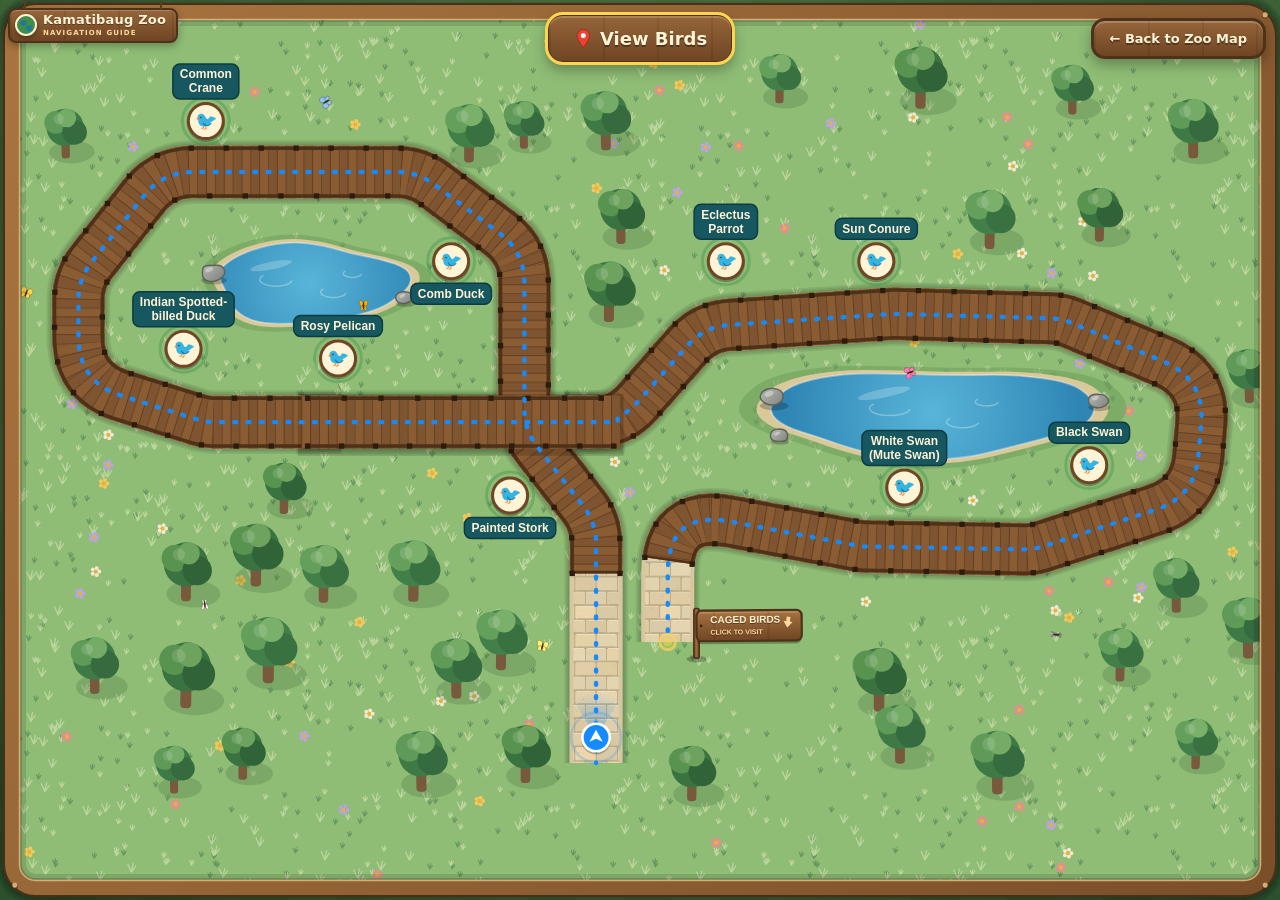
==== aviary.html @ b9ba96b5 "Update website" ====
<!DOCTYPE html>
<html lang="en">
<head>
    <meta charset="UTF-8">
    <meta name="viewport" content="width=device-width, initial-scale=1.0, viewport-fit=cover">
    <title>Aviary | Kamatibaug Zoo Navigation Guide</title>
    <!-- style.css gives the bird card and the "You reached ..." popup the same look as the main map -->
    <link rel="stylesheet" href="style.css?v=5">
    <link rel="stylesheet" href="aviary.css?v=5">
</head>
<body>
    <!-- The aviary map is drawn on this canvas by aviary.js (full screen, inside a wooden frame) -->
    <canvas id="aviarySectionMap"></canvas>

    <!-- Wooden hanging sign with the title (same as the main map) -->
    <header class="zoo-title">
        <div class="zoo-title-icon" aria-hidden="true">&#128062;</div>
        <div class="zoo-title-text">
            <h1>Kamatibaug Zoo</h1>
            <p>Navigation Guide</p>
        </div>
    </header>

    <a class="zoo-back" href="index.html?from=aviary">&larr; Back to Zoo Map</a>

    <!-- Bird information card (hidden until "View Details" is pressed). Filled by bird-card.js -->
    <div class="card-overlay" id="placeCard" aria-hidden="true">
        <div class="card" role="dialog" aria-modal="true" aria-labelledby="cardTitle">

            <header class="card-header">
                <div class="card-icon" id="cardIcon"></div>
                <div class="card-heading">
                    <h2 id="cardTitle"></h2>
                    <p id="cardTagline"></p>
                    <span class="status-chip" id="cardStatus"></span>
                </div>
                <button class="card-close" id="cardClose" type="button" aria-label="Close">&times;</button>
            </header>

            <div class="card-body" id="cardBody">
                <figure class="card-photo">
                    <div class="photo-frame">
                        <img id="cardImg" alt="" hidden>
                        <div class="photo-fallback" id="cardFallback">
                            <span id="cardFallbackIcon"></span>
                            <small>Photo coming soon</small>
                        </div>
                    </div>
                    <figcaption id="cardCredit"></figcaption>
                </figure>

                <!-- Bird sound player. The sound file is set in data/aviary-data.js ("audio") -->
                <section class="bird-audio" id="birdAudio">
                    <button class="audio-btn" id="audioBtn" type="button" aria-label="Play the bird sound" disabled>&#9654;</button>
                    <div class="audio-info">
                        <strong>Listen to its call</strong>
                        <small id="audioNote">Audio coming soon</small>
                        <div class="audio-bar"><div class="audio-fill" id="audioFill"></div></div>
                    </div>
                </section>

                <section>
                    <h3>Quick facts</h3>
                    <ul class="facts" id="cardFacts"></ul>
                </section>

                <section class="note did-you-know" id="cardDyk">
                    <h3>Did you know?</h3>
                    <p id="cardDykText"></p>
                </section>

                <section class="note visit-tip" id="cardTipBox" hidden></section>

                <footer class="sources">
                    <h3>Sources</h3>
                    <ul id="cardSources"></ul>
                </footer>
            </div>

        </div>
    </div>

    <!-- Order matters: data first, then the card, then the map -->
    <script src="data/aviary-data.js?v=5"></script>
    <script src="bird-card.js?v=5"></script>
    <script src="aviary.js?v=5"></script>
</body>
</html>
---- style.css ----
/* =========================================================
   SMART ZOO GUIDE — RESPONSIVE PLACE INFORMATION CARD
   ========================================================= */

* {
    box-sizing: border-box;
}

html,
body {
    margin: 0;
    width: 100%;
    height: 100%;
    overflow: hidden;
    background: #4b8648;   /* forest green around the map frame (same family as OUTSIDE_COLOR in main-map.js) */
    font-family: "Inter", "Segoe UI", system-ui, -apple-system, Roboto, Arial, sans-serif;
}

canvas {
    display: block;
    position: fixed;
    inset: 0;
}

[hidden] {
    display: none !important;
}

/* ---------- Popup Background ---------- */

.card-overlay {
    --accent: #00897b;

    position: fixed;
    inset: 0;
    z-index: 10;

    display: flex;
    align-items: center;
    justify-content: center;

    padding: 24px;

    background: rgba(12, 24, 18, 0.85);

    opacity: 0;
    visibility: hidden;

    transition:
        opacity 0.28s ease,
        visibility 0s linear 0.28s;
}

.card-overlay.open {
    opacity: 1;
    visibility: visible;

    transition: opacity 0.28s ease;
}

/* ---------- Main Popup ---------- */

.card {
    width: min(900px, 100%);

    max-height: min(90vh, 900px);
    max-height: min(90dvh, 900px);

    display: flex;
    flex-direction: column;

    overflow: hidden;

    color: #24312d;
    background: #fffdf8;

    border: 1px solid rgba(255, 255, 255, 0.8);
    border-radius: 28px;

    box-shadow:
        0 30px 90px rgba(0, 0, 0, 0.35),
        0 8px 24px rgba(0, 0, 0, 0.12);

    transform: translateY(24px) scale(0.97);

    transition:
        transform 0.32s cubic-bezier(0.2, 0.8, 0.2, 1);
}

.card-overlay.open .card {
    transform: translateY(0) scale(1);
}

/* ---------- Colorful Header ---------- */

.card-header {
    position: relative;

    display: flex;
    align-items: center;
    gap: 20px;

    padding: 28px 78px 28px 32px;

    flex: none;

    color: #fff;
    background-color: var(--accent);

    background-image:
        radial-gradient(
            circle at 90% 10%,
            rgba(255, 255, 255, 0.2),
            transparent 35%
        ),
        linear-gradient(
            135deg,
            rgba(255, 255, 255, 0.12),
            rgba(0, 0, 0, 0.2)
        );
}

/* ---------- Place Icon ---------- */

.card-icon {
    flex: none;

    width: 76px;
    height: 76px;

    display: flex;
    align-items: center;
    justify-content: center;

    font-size: 40px;

    background: rgba(255, 255, 255, 0.96);
    border: 4px solid rgba(255, 255, 255, 0.65);
    border-radius: 50%;

    box-shadow: 0 6px 18px rgba(0, 0, 0, 0.18);
}

/* ---------- Heading ---------- */

.card-heading {
    min-width: 0;
}

.card-heading h2 {
    margin: 0;

    font-size: clamp(24px, 3vw, 34px);
    font-weight: 800;
    line-height: 1.2;
    letter-spacing: -0.7px;

    text-wrap: balance;
}

.card-heading p {
    margin: 9px 0 0;

    font-size: 16px;
    font-weight: 500;
    line-height: 1.55;

    color: rgba(255, 255, 255, 0.92);
}

/* ---------- Close Button ---------- */

.card-close {
    position: absolute;
    top: 18px;
    right: 18px;

    width: 46px;
    height: 46px;

    display: flex;
    align-items: center;
    justify-content: center;

    border: 0;
    border-radius: 50%;

    background: rgba(255, 255, 255, 0.95);
    color: #24312d;

    font-size: 28px;
    line-height: 1;

    cursor: pointer;

    box-shadow: 0 3px 12px rgba(0, 0, 0, 0.12);

    transition:
        background 0.2s ease,
        transform 0.2s ease;
}

.card-close:hover {
    background: #fff;
    transform: rotate(90deg);
}

.card-close:focus-visible {
    outline: 3px solid #fff;
    outline-offset: 3px;
}

/* ---------- Scrollable Content ---------- */

.card-body {
    padding: 30px 36px 38px;

    overflow-y: auto;
    overscroll-behavior: contain;

    -webkit-overflow-scrolling: touch;
    scrollbar-width: thin;
    scrollbar-color: #c6d5c8 transparent;
}

.card-body h3 {
    margin: 0 0 14px;

    font-size: 13px;
    font-weight: 800;
    letter-spacing: 0.12em;
    text-transform: uppercase;

    color: var(--accent);
}

/* ---------- Place Image ---------- */

.card-photo {
    margin: 0 0 30px;
}

.photo-frame {
    position: relative;

    width: 100%;
    aspect-ratio: 16 / 9;
    max-height: 390px;

    overflow: hidden;

    background: #e4e8df;

    border: 4px solid #fff;
    border-radius: 22px;

    box-shadow:
        0 10px 28px rgba(31, 48, 37, 0.13),
        0 2px 5px rgba(31, 48, 37, 0.08);
}

.photo-frame img {
    display: block;

    width: 100%;
    height: 100%;

    object-fit: cover;

    transition: transform 0.5s ease;
}

.photo-frame:hover img {
    transform: scale(1.025);
}

/* ---------- Photo Placeholder ---------- */

.photo-fallback {
    width: 100%;
    height: 100%;

    display: flex;
    flex-direction: column;
    align-items: center;
    justify-content: center;
    gap: 10px;

    color: #536b50;

    background:
        radial-gradient(
            circle at 50% 40%,
            rgba(255, 255, 255, 0.8),
            transparent 55%
        ),
        linear-gradient(135deg, #e7f0df, #d5e5cc);
}

.photo-fallback span {
    font-size: 64px;
}

.photo-fallback small {
    font-size: 15px;
    font-weight: 700;
    letter-spacing: 0.02em;
}

.card-photo figcaption {
    margin-top: 10px;

    font-size: 12px;
    line-height: 1.5;

    color: #7b8580;
}

.card-photo figcaption:empty {
    display: none;
}

/* ---------- Facts ---------- */

.facts {
    display: grid;
    gap: 14px;

    margin: 0;
    padding: 0;

    list-style: none;
}

.facts li {
    position: relative;

    margin: 0;
    padding: 18px 20px 18px 48px;

    font-size: 17px;
    font-weight: 450;
    line-height: 1.8;

    color: #394640;

    background: #f5f7f1;

    border: 1px solid #e9eee4;
    border-radius: 16px;
}

.facts li::before {
    content: "";

    position: absolute;
    left: 20px;
    top: 27px;

    width: 10px;
    height: 10px;

    border-radius: 50%;

    background: var(--accent);

    box-shadow:
        0 0 0 5px color-mix(in srgb, var(--accent) 14%, transparent);
}

/* ---------- Highlighted Information ---------- */

.note {
    margin: 24px 0 0;
    padding: 20px 22px;

    border-left: 5px solid;
    border-radius: 16px;
}

.note p {
    margin: 0;

    font-size: 16px;
    line-height: 1.8;
}

.did-you-know {
    background: #eaf4e5;
    border-color: #6aa84f;
}

.did-you-know h3 {
    color: #3d7a2a;
}

.visit-tip {
    background: #fff4df;
    border-color: #e5a12b;
}

.visit-tip h3 {
    color: #a96500;
}

/* ---------- Sources ---------- */

.sources {
    margin-top: 28px;
    padding-top: 18px;

    border-top: 1px solid #e6e9e1;
}

.sources h3 {
    color: #858c87;
}

.sources ul {
    margin: 0;
    padding-left: 20px;

    font-size: 13px;
    line-height: 1.8;

    color: #737b76;
}

/* ---------- Mobile ---------- */

@media (max-width: 600px) {
    .card-overlay {
        align-items: flex-end;
        padding: 0;
    }

    .card {
        width: 100%;

        max-height: 94vh;
        max-height: 94dvh;

        border-radius: 26px 26px 0 0;

        transform: translateY(40px);
    }

    .card-header {
        gap: 14px;

        padding: 22px 62px 21px 20px;
    }

    .card-icon {
        width: 58px;
        height: 58px;

        font-size: 31px;
        border-width: 3px;
    }

    .card-heading h2 {
        font-size: 22px;
        line-height: 1.25;
        letter-spacing: -0.3px;
    }

    .card-heading p {
        margin-top: 6px;
        font-size: 14px;
        line-height: 1.45;
    }

    .card-close {
        top: 13px;
        right: 13px;

        width: 40px;
        height: 40px;

        font-size: 26px;
    }

    .card-body {
        padding: 22px 18px 32px;
    }

    .card-body h3 {
        font-size: 12px;
    }

    .card-photo {
        margin-bottom: 24px;
    }

    .photo-frame {
        aspect-ratio: 4 / 3;
        border-radius: 17px;
    }

    .photo-fallback span {
        font-size: 54px;
    }

    .facts {
        gap: 11px;
    }

    .facts li {
        padding: 15px 15px 15px 40px;

        font-size: 15.5px;
        line-height: 1.75;

        border-radius: 13px;
    }

    .facts li::before {
        left: 16px;
        top: 24px;

        width: 8px;
        height: 8px;
    }

    .note {
        margin-top: 18px;
        padding: 16px;
    }

    .note p {
        font-size: 15px;
        line-height: 1.75;
    }

    .sources {
        margin-top: 22px;
    }
}

/* ---------- Small Phones ---------- */

@media (max-width: 360px) {
    .card-header {
        gap: 10px;
        padding-left: 14px;
    }

    .card-icon {
        width: 48px;
        height: 48px;
        font-size: 26px;
    }

    .card-heading h2 {
        font-size: 19px;
    }

    .card-heading p {
        font-size: 13px;
    }

    .card-body {
        padding-left: 14px;
        padding-right: 14px;
    }
}

/* ---------- Reduced Motion ---------- */

@media (prefers-reduced-motion: reduce) {
    .card-overlay,
    .card,
    .photo-frame img {
        transition: none;
    }
}

/* =========================================================
   ZOO THEME: wooden sign, opening screen, arrival popup
   ========================================================= */

:root {
    --wood-light: #8a5c33;
    --wood-dark: #6f4524;
    --wood-edge: #4e3119;
    --cream: #fff4d6;
    --leaf: #3f8f4a;
    --leaf-dark: #2e7d32;
    --zoo-font: "Trebuchet MS", "Segoe UI", system-ui, -apple-system, Roboto, Arial, sans-serif;
}

/* ---------- Hanging wooden title sign ---------- */

.zoo-title {
    position: fixed;
    top: calc(18px + env(safe-area-inset-top, 0px));
    left: calc(14px + env(safe-area-inset-left, 0px));
    z-index: 4;

    display: flex;
    align-items: center;
    gap: 10px;

    max-width: calc(100vw - 28px);
    padding: 8px 18px 9px 10px;

    color: var(--cream);
    font-family: var(--zoo-font);

    /* wood planks: thin dark lines on a brown gradient */
    background:
        repeating-linear-gradient(90deg, rgba(0, 0, 0, 0.08) 0 2px, transparent 2px 54px),
        linear-gradient(180deg, #96663a, var(--wood-dark));
    border: 3px solid var(--wood-edge);
    border-radius: 14px;
    box-shadow:
        0 8px 18px rgba(0, 0, 0, 0.3),
        inset 0 2px 0 rgba(255, 255, 255, 0.2);

    transform-origin: 50% -18px;           /* swings from the ropes */
    pointer-events: none;

    /* drops in after the opening screen, then sways slowly */
    animation:
        signDrop 0.9s cubic-bezier(0.2, 0.9, 0.3, 1.25) 1.5s both,
        signSway 7s ease-in-out 2.6s infinite;
}

/* two ropes holding the sign */
.zoo-title::before,
.zoo-title::after {
    content: "";
    position: absolute;
    top: -20px;
    width: 3px;
    height: 18px;
    background: #5b3d20;
}
.zoo-title::before { left: 24px; }
.zoo-title::after  { right: 24px; }

.zoo-title-icon {
    flex: none;
    width: 38px;
    height: 38px;
    display: flex;
    align-items: center;
    justify-content: center;
    font-size: 19px;
    background: var(--leaf);
    border: 3px solid var(--cream);
    border-radius: 50%;
    box-shadow: 0 2px 6px rgba(0, 0, 0, 0.3);
}

.zoo-title-text h1 {
    margin: 0;
    font-size: clamp(30px, 4.2vw, 22px);
    font-weight: 800;
    line-height: 1.15;
    letter-spacing: 0.3px;
    text-shadow: 0 2px 0 rgba(0, 0, 0, 0.35);
}

.zoo-title-text p {
    margin: 3px 0 0;
    font-size: clamp(10px, 2.6vw, 12px);
    font-weight: 700;
    letter-spacing: 0.22em;
    text-transform: uppercase;
    color: #ffd9a0;
}

@keyframes signDrop {
    from { opacity: 0; transform: translateY(-90px) rotate(-8deg); }
    to   { opacity: 1; transform: none; }
}

@keyframes signSway {
    0%, 100% { transform: rotate(-1.4deg); }
    50%      { transform: rotate(1.4deg); }
}

/* ---------- Opening screen ---------- */

.splash {
    position: fixed;
    inset: 0;
    z-index: 2000;

    display: flex;
    flex-direction: column;
    align-items: center;
    justify-content: center;
    gap: 26px;

    padding: 24px;
    text-align: center;
    color: var(--cream);
    font-family: var(--zoo-font);

    background: radial-gradient(circle at 50% 38%, #b4dd97, #6fa956 72%);

    transition: opacity 0.6s ease, visibility 0s linear 0.6s;
}

.splash.hide {
    opacity: 0;
    visibility: hidden;
    pointer-events: none;
}

.splash-sign {
    padding: 20px 38px 22px;
    background:
        repeating-linear-gradient(90deg, rgba(0, 0, 0, 0.08) 0 2px, transparent 2px 60px),
        linear-gradient(180deg, #96663a, var(--wood-dark));
    border: 4px solid var(--wood-edge);
    border-radius: 20px;
    box-shadow: 0 14px 34px rgba(0, 0, 0, 0.35), inset 0 3px 0 rgba(255, 255, 255, 0.2);
    animation: splashPop 0.8s cubic-bezier(0.2, 1.3, 0.4, 1) both;
}

.splash-sign h1 {
    margin: 0;
    font-size: clamp(28px, 8vw, 48px);
    font-weight: 800;
    letter-spacing: 0.5px;
    text-shadow: 0 3px 0 rgba(0, 0, 0, 0.35);
}

.splash-sign p {
    margin: 8px 0 0;
    font-size: clamp(13px, 3.6vw, 18px);
    font-weight: 700;
    letter-spacing: 0.3em;
    text-transform: uppercase;
    color: #ffd9a0;
}

/* three paw prints "walking" across */
.splash-paws {
    display: flex;
    gap: 18px;
    font-size: 30px;
}

.splash-paws span {
    opacity: 0;
    animation: pawStep 1.3s ease-in-out infinite;
}
.splash-paws span:nth-child(2) { animation-delay: 0.25s; transform: translateY(-12px); }
.splash-paws span:nth-child(3) { animation-delay: 0.5s; }

@keyframes splashPop {
    from { opacity: 0; transform: scale(0.7) translateY(24px); }
    to   { opacity: 1; transform: none; }
}

@keyframes pawStep {
    0%, 100% { opacity: 0; }
    35%, 65% { opacity: 0.9; }
}

/* ---------- Arrival popup: "You reached ..." ---------- */

.arrival-popup {
    position: fixed;
    left: 50%;
    bottom: calc(18px + env(safe-area-inset-bottom, 0px));
    z-index: 8;                         /* above the Places button (7), below the card (10) */

    display: none;                      /* main-map.js shows it with display: flex */
    align-items: center;
    justify-content: center;
    gap: 16px;

    width: max-content;
    max-width: min(560px, calc(100vw - 24px));
    padding: 16px 18px 16px 20px;

    color: #4a3217;
    font: 700 19px/1.3 var(--zoo-font);

    background: linear-gradient(180deg, #fffaf0, #fff0cf);
    border: 3px solid var(--wood-light);
    border-left: 11px solid var(--leaf);
    border-radius: 20px;
    box-shadow: 0 10px 26px rgba(0, 0, 0, 0.3);

    transform: translateX(-50%);
    animation: popIn 0.42s cubic-bezier(0.2, 1.3, 0.4, 1) both;
}

.arrival-popup-icon {
    font-size: 30px;
}

.arrival-popup button {
    flex: none;
    border: 0;
    border-radius: 14px;
    padding: 14px 20px;

    color: #fff;
    font: 800 17px var(--zoo-font);
    white-space: nowrap;
    cursor: pointer;

    background: linear-gradient(180deg, #55ac60, var(--leaf-dark));
    box-shadow: 0 3px 0 #1f5c24, 0 6px 10px rgba(0, 0, 0, 0.2);
    transition: transform 0.15s ease, box-shadow 0.15s ease;
}

.arrival-popup button:hover {
    transform: translateY(-1px);
}

.arrival-popup button:active {
    transform: translateY(3px);
    box-shadow: 0 0 0 #1f5c24;
}

@keyframes popIn {
    from { opacity: 0; transform: translateX(-50%) translateY(26px) scale(0.9); }
    to   { opacity: 1; transform: translateX(-50%); }
}

/* ---------- Scenery editor panel (only with ?edit) ---------- */

.edit-panel {
    position: fixed;
    left: 12px;
    bottom: 12px;
    z-index: 6;
    width: min(260px, calc(100vw - 24px));
    padding: 12px;

    color: #fff;
    font: 600 13px/1.4 var(--zoo-font);

    background: rgba(38, 50, 56, 0.92);
    border-radius: 14px;
    box-shadow: 0 8px 22px rgba(0, 0, 0, 0.35);
}

.edit-panel strong {
    display: block;
    margin-bottom: 8px;
    font-size: 14px;
}

.edit-types {
    display: flex;
    flex-wrap: wrap;
    gap: 6px;
}

.edit-panel button {
    padding: 6px 10px;
    border: 0;
    border-radius: 8px;
    color: #fff;
    background: #4f6068;
    font: 700 12px var(--zoo-font);
    cursor: pointer;
}

.edit-panel button.active {
    background: var(--leaf);
}

.edit-hint {
    margin: 8px 0 4px;
    color: #cfd8dc;
    font-size: 12px;
}

.edit-coords {
    margin-bottom: 8px;
    color: #ffd54f;
}

#editCopy {
    width: 100%;
    background: #168bff;
}

/* ---------- Reduced motion: no swinging, no popping ---------- */

@media (prefers-reduced-motion: reduce) {
    .zoo-title,
    .splash-sign,
    .splash-paws span,
    .arrival-popup {
        animation: none;
    }
    .splash-paws span {
        opacity: 0.9;
    }
}

/* ---------- Animal placeholder tiles (Vishwamitri card) ---------- */

.animal-grid {
    display: grid;
    grid-template-columns: repeat(2, minmax(0, 1fr));
    gap: 16px;
    margin: 0 0 24px;
}

.animal-grid.single {
    grid-template-columns: minmax(0, 460px);
    justify-content: center;
}

.animal-tile {
    margin: 0;
}

.animal-frame {
    position: relative;
    aspect-ratio: 4 / 3;
    overflow: hidden;
    border-radius: 18px;
    background: linear-gradient(145deg, #dcebf0, #e6efe0);
    border: 2px dashed color-mix(in srgb, var(--accent) 45%, transparent);
}

.animal-frame img {
    position: absolute;
    inset: 0;
    width: 100%;
    height: 100%;
    object-fit: cover;
}

.animal-fallback {
    position: absolute;
    inset: 0;
    display: flex;
    flex-direction: column;
    align-items: center;
    justify-content: center;
    gap: 8px;
}

.animal-fallback span {
    font-size: 56px;
    line-height: 1;
}

.animal-fallback small {
    color: #5b6f73;
    font-size: 13px;
    font-weight: 600;
}

.animal-tile figcaption {
    margin-top: 10px;
    text-align: center;
    color: #24312d;
    font-size: 15px;
    font-weight: 700;
}

@media (max-width: 480px) {
    .animal-grid {
        gap: 10px;
    }
    .animal-fallback span {
        font-size: 40px;
    }
}

/* ---------- Places list (replaces the joystick) ---------- */

/* The button stands on the map, in the empty grass below the Clock.
   main-map.js sets left/top (see positionPlacesToggle); the values here are only the starting guess. */
.places-toggle {
    position: fixed;
    left: 80%;
    top: 55%;
    transform: translate(-50%, -50%);
    z-index: 7;                         /* below the arrival popup (8) and the card (10) */

    max-width: min(150px, calc(100vw - 24px));      /* the long text wraps onto two lines */
    padding: 9px 14px;
    text-align: center;
    line-height: 1.2;

    color: var(--cream);
    font: 800 15px var(--zoo-font);
    white-space: normal;
    cursor: pointer;
    -webkit-tap-highlight-color: transparent;

    background:
        repeating-linear-gradient(90deg, rgba(0, 0, 0, 0.08) 0 2px, transparent 2px 54px),
        linear-gradient(180deg, #96663a, var(--wood-dark));
    border: 3px solid var(--wood-edge);
    border-radius: 14px;
    box-shadow: 0 6px 14px rgba(0, 0, 0, 0.3), inset 0 2px 0 rgba(255, 255, 255, 0.2);
    text-shadow: 0 2px 0 rgba(0, 0, 0, 0.35);

    transition: transform 0.15s ease, box-shadow 0.15s ease;
}

.places-toggle:active {
    transform: translate(-50%, calc(-50% + 2px));
    box-shadow: 0 2px 6px rgba(0, 0, 0, 0.3), inset 0 2px 0 rgba(255, 255, 255, 0.2);
}

.places-toggle:focus-visible {
    outline: 3px solid #ffd9a0;
    outline-offset: 3px;
}

/* pulsing ring: calls attention to the button until it is tapped for the first time */
.places-toggle.attention::after {
    content: "";
    position: absolute;
    inset: -4px;
    border: 3px solid #ffd54f;
    border-radius: 18px;
    pointer-events: none;
    animation: placesPulse 1.5s ease-out infinite;
}

@keyframes placesPulse {
    from { opacity: 0.95; transform: scale(1); }
    to   { opacity: 0;    transform: scale(1.3); }
}

/* the speech bubble above the button (first visit only) */
.places-hint {
    position: fixed;
    z-index: 7;
    transform: translate(-50%, -100%);

    width: max-content;
    max-width: min(230px, calc(100vw - 24px));
    padding: 11px 15px;

    color: #4a3217;
    font: 700 15px/1.3 var(--zoo-font);
    text-align: center;

    background: linear-gradient(180deg, #fffaf0, #fff0cf);
    border: 3px solid var(--wood-light);
    border-radius: 16px;
    box-shadow: 0 8px 20px rgba(0, 0, 0, 0.28);
    pointer-events: none;

    animation: hintIn 0.4s cubic-bezier(0.2, 1.3, 0.4, 1) both;
}

.places-hint[hidden] {
    display: none;
}

/* little tail pointing down at the button */
.places-hint::after {
    content: "";
    position: absolute;
    left: var(--tail, 50%);
    bottom: -11px;
    width: 16px;
    height: 16px;
    background: #fff0cf;
    border-right: 3px solid var(--wood-light);
    border-bottom: 3px solid var(--wood-light);
    transform: translateX(-50%) rotate(45deg);
}

@keyframes hintIn {
    from { opacity: 0; transform: translate(-50%, calc(-100% + 10px)) scale(0.92); }
    to   { opacity: 1; transform: translate(-50%, -100%); }
}

.places-toggle.walking {
    background: linear-gradient(180deg, #55ac60, var(--leaf-dark));
    border-color: #1f5c24;
}

.places-panel {
    position: fixed;
    right: calc(12px + env(safe-area-inset-right, 0px));
    top: 120px;                         /* main-map.js puts it just under the button when it opens */
    z-index: 7;
    transform-origin: 100% 0;

    width: min(360px, calc(100vw - 24px));
    max-height: calc(100vh - 140px);
    max-height: calc(100dvh - 140px);
    overflow-y: auto;
    padding: 8px;

    background: linear-gradient(180deg, #fffaf0, #fff0cf);
    border: 3px solid var(--wood-light);
    border-radius: 18px;
    box-shadow: 0 10px 26px rgba(0, 0, 0, 0.3);

    animation: placesIn 0.25s cubic-bezier(0.2, 1.2, 0.4, 1) both;
}

.places-panel[hidden] {
    display: none;
}

.places-heading {
    padding: 6px 10px 8px;
    color: #7a5a30;
    font: 800 12px var(--zoo-font);
    letter-spacing: 0.08em;
    text-transform: uppercase;
}

.places-item {
    width: 100%;
    display: flex;
    align-items: center;
    gap: 12px;
    margin: 0;
    padding: 9px 10px;

    color: #4a3217;
    font-family: var(--zoo-font);
    text-align: left;
    cursor: pointer;
    -webkit-tap-highlight-color: transparent;

    background: transparent;
    border: 0;
    border-radius: 12px;
}

.places-item + .places-item {
    margin-top: 2px;
}

.places-item:hover,
.places-item:focus-visible {
    background: rgba(63, 143, 74, 0.14);
    outline: none;
}

.places-item:active {
    background: rgba(63, 143, 74, 0.26);
}

.places-item-icon {
    flex: none;
    width: 42px;
    height: 42px;
    display: flex;
    align-items: center;
    justify-content: center;
    font-size: 21px;
    background: var(--place-color, var(--leaf));
    border: 2px solid var(--cream);
    border-radius: 50%;
    box-shadow: 0 2px 5px rgba(0, 0, 0, 0.28);
}

.places-item-text {
    flex: 1 1 auto;
    min-width: 0;
}

.places-item-text b {
    display: block;
    font-size: 15px;
    font-weight: 800;
}

.places-item-text small {
    display: block;
    margin-top: 1px;
    color: #7a6a52;
    font-size: 12.5px;
    font-weight: 600;
}

.places-item-go {
    flex: none;
    color: #9a7a4a;
    font-size: 24px;
    font-weight: 800;
    line-height: 1;
}

@keyframes placesIn {
    from { opacity: 0; transform: translateY(10px) scale(0.96); }
    to   { opacity: 1; transform: none; }
}

@media (prefers-reduced-motion: reduce) {
    .places-panel,
    .places-hint,
    .places-toggle.attention::after {
        animation: none;
    }
    .places-toggle {
        transition: none;
    }
}
/* ---------- Compact arrival popup (does not cover the map) ---------- */
.arrival-popup { gap: 10px; padding: 8px 10px 8px 12px; font-size: 15px; border-radius: 14px; border-left-width: 8px; max-width: min(460px, calc(100vw - 16px)); }
.arrival-popup-icon { font-size: 20px; }
.arrival-popup button { padding: 9px 14px; font-size: 14px; border-radius: 10px; }
@media (max-width: 600px), (max-height: 500px) {
    .arrival-popup { gap: 8px; padding: 6px 8px 6px 10px; font-size: 13px; border-width: 2px; border-left-width: 6px; border-radius: 12px; max-width: calc(100vw - 12px); }
    .arrival-popup-icon { display: none; }
    .arrival-popup button { padding: 7px 11px; font-size: 13px; }
}

/* ---------- Close button of the location lists ---------- */
.places-close {
    position: sticky;
    bottom: -8px;
    display: block;
    width: 100%;
    margin: 8px 0 0;
    padding: 12px 10px;
    color: #fff;
    font: 800 16px var(--zoo-font);
    cursor: pointer;
    -webkit-tap-highlight-color: transparent;
    background: linear-gradient(180deg, #a8703f, var(--wood-dark));
    border: 2px solid var(--wood-edge);
    border-radius: 12px;
    box-shadow: 0 3px 0 rgba(0, 0, 0, 0.25);
}
.places-close:active { transform: translateY(2px); box-shadow: none; }
---- aviary.css ----
/* =========================================================
   AVIARY PAGE: full-screen map board + wooden sign
   (the sign looks exactly like the one on the main map)
   ========================================================= */

* {
    box-sizing: border-box;
}

html,
body {
    margin: 0;
    width: 100%;
    height: 100%;
    overflow: hidden;
    background: #4b8648;   /* forest green around the map frame */
    font-family: "Inter", "Segoe UI", system-ui, -apple-system, Roboto, Arial, sans-serif;
}

canvas {
    display: block;
    position: fixed;
    inset: 0;
    width: 100%;
    height: 100%;
}

:root {
    --wood-light: #8a5c33;
    --wood-dark: #6f4524;
    --wood-edge: #4e3119;
    --cream: #fff4d6;
    --leaf: #3f8f4a;
    --zoo-font: "Trebuchet MS", "Segoe UI", system-ui, -apple-system, Roboto, Arial, sans-serif;
}

/* ---------- Hanging wooden title sign (small, so it never hides the walking path) ---------- */

.zoo-title {
    position: fixed;
    top: calc(8px + env(safe-area-inset-top, 0px));
    left: calc(8px + env(safe-area-inset-left, 0px));
    z-index: 4;

    display: flex;
    align-items: center;
    gap: 6px;

    width: max-content;
    max-width: calc(100vw - 16px);
    padding: 3px 10px 4px 5px;

    color: var(--cream);
    font-family: var(--zoo-font);

    /* wood planks: thin dark lines on a brown gradient */
    background:
        repeating-linear-gradient(90deg, rgba(0, 0, 0, 0.08) 0 2px, transparent 2px 54px),
        linear-gradient(180deg, #96663a, var(--wood-dark));
    border: 2px solid var(--wood-edge);
    border-radius: 8px;
    box-shadow:
        0 3px 8px rgba(0, 0, 0, 0.3),
        inset 0 1px 0 rgba(255, 255, 255, 0.2);

    transform-origin: 50% -10px;           /* swings from the ropes */
    pointer-events: none;

    /* drops in, then sways slowly */
    animation:
        signDrop 0.9s cubic-bezier(0.2, 0.9, 0.3, 1.25) 0.3s both,
        signSway 7s ease-in-out 1.4s infinite;
}

/* two ropes holding the sign */
.zoo-title::before,
.zoo-title::after {
    content: "";
    position: absolute;
    top: -9px;
    width: 2px;
    height: 8px;
    background: #5b3d20;
}
.zoo-title::before { left: 14px; }
.zoo-title::after  { right: 14px; }

.zoo-title-icon {
    flex: none;
    width: 22px;
    height: 22px;
    display: flex;
    align-items: center;
    justify-content: center;
    font-size: 11px;
    background: var(--leaf);
    border: 2px solid var(--cream);
    border-radius: 50%;
    box-shadow: 0 2px 4px rgba(0, 0, 0, 0.3);
}

.zoo-title-text h1 {
    margin: 0;
    font-size: 13px;
    font-weight: 800;
    line-height: 1.1;
    letter-spacing: 0.2px;
    white-space: nowrap;
    text-shadow: 0 1px 0 rgba(0, 0, 0, 0.35);
}

.zoo-title-text p {
    margin: 2px 0 0;
    font-size: 7px;
    font-weight: 700;
    letter-spacing: 0.16em;
    white-space: nowrap;
    text-transform: uppercase;
    color: #ffd9a0;
}

@keyframes signDrop {
    from { opacity: 0; transform: translateY(-60px) rotate(-8deg); }
    to   { opacity: 1; transform: none; }
}

@keyframes signSway {
    0%, 100% { transform: rotate(-1.2deg); }
    50%      { transform: rotate(1.2deg); }
}

/* ---------- Back button (wooden, top right) ---------- */

.zoo-back {
    position: fixed;
    top: calc(18px + env(safe-area-inset-top, 0px));
    right: calc(14px + env(safe-area-inset-right, 0px));
    z-index: 4;

    padding: 10px 16px;

    color: var(--cream);
    font: 800 13px var(--zoo-font);
    text-decoration: none;
    white-space: nowrap;

    background:
        repeating-linear-gradient(90deg, rgba(0, 0, 0, 0.08) 0 2px, transparent 2px 54px),
        linear-gradient(180deg, #96663a, var(--wood-dark));
    border: 3px solid var(--wood-edge);
    border-radius: 14px;
    box-shadow:
        0 6px 14px rgba(0, 0, 0, 0.3),
        inset 0 2px 0 rgba(255, 255, 255, 0.2);
    text-shadow: 0 2px 0 rgba(0, 0, 0, 0.35);

    transition: transform 0.15s ease, box-shadow 0.15s ease;
}

.zoo-back:hover {
    transform: translateY(-1px);
}

.zoo-back:active {
    transform: translateY(2px);
    box-shadow: 0 2px 6px rgba(0, 0, 0, 0.3), inset 0 2px 0 rgba(255, 255, 255, 0.2);
}

/* ---------- Bird photo: show the WHOLE photo inside the frame ----------
   style.css crops photos to fill the frame (object-fit: cover), which cuts off tall bird photos.
   "contain" fits the full photo inside the box instead; any spare space shows the soft frame colour. */
.photo-frame {
    background: linear-gradient(135deg, #e7f0df, #d5e5cc);
}

.photo-frame img {
    object-fit: contain;
    object-position: center;
}

.photo-frame:hover img {
    transform: none;
}

/* =========================================================
   BIRD CARD: nicer look (status badge, sound player, fact tiles)
   ========================================================= */

/* header: the conservation status as a small badge under the scientific name */
.card-heading p {
    font-style: italic;
}

.status-chip {
    display: inline-block;
    margin-top: 10px;
    padding: 5px 12px;
    font: 800 12px/1 var(--zoo-font);
    letter-spacing: 0.04em;
    color: var(--accent);
    background: #fff;
    border-radius: 999px;
    box-shadow: 0 2px 8px rgba(0, 0, 0, 0.18);
}

.status-chip:empty {
    display: none;
}

/* the photo frame sits a little closer to the header */
.card-photo {
    margin-bottom: 20px;
}

/* ---------- Sound player ---------- */
.bird-audio {
    display: flex;
    align-items: center;
    gap: 16px;
    margin: 0 0 26px;
    padding: 14px 18px;
    background: linear-gradient(135deg, #f5f7f1, #eaf1e3);
    border: 1px solid #dfe7d8;
    border-radius: 18px;
}

.audio-btn {
    flex: none;
    width: 54px;
    height: 54px;
    display: flex;
    align-items: center;
    justify-content: center;
    padding: 0 0 0 3px;                 /* the play triangle looks centred */
    border: 0;
    border-radius: 50%;
    color: #fff;
    font-size: 19px;
    cursor: pointer;
    background: var(--accent);
    box-shadow: 0 4px 0 color-mix(in srgb, var(--accent) 60%, #000), 0 8px 14px rgba(0, 0, 0, 0.18);
    transition: transform 0.15s ease, box-shadow 0.15s ease, opacity 0.2s ease;
}

.audio-btn:hover:not(:disabled) {
    transform: translateY(-1px);
}

.audio-btn:active:not(:disabled) {
    transform: translateY(3px);
    box-shadow: 0 1px 0 color-mix(in srgb, var(--accent) 60%, #000);
}

.audio-btn:focus-visible {
    outline: 3px solid color-mix(in srgb, var(--accent) 45%, #fff);
    outline-offset: 3px;
}

.audio-btn:disabled {
    cursor: not-allowed;
    opacity: 0.45;
    box-shadow: none;
}

.bird-audio.playing .audio-btn {
    padding-left: 0;
    letter-spacing: -2px;
}

.audio-info {
    flex: 1 1 auto;
    min-width: 0;
}

.audio-info strong {
    display: block;
    font-size: 16px;
    color: #24312d;
}

.audio-info small {
    display: block;
    margin-top: 2px;
    font-size: 13px;
    font-weight: 600;
    color: #6b786f;
}

.audio-bar {
    height: 6px;
    margin-top: 10px;
    overflow: hidden;
    background: #d9e3d1;
    border-radius: 99px;
}

.audio-fill {
    width: 0;
    height: 100%;
    background: var(--accent);
    border-radius: 99px;
    transition: width 0.25s linear;
}

/* ---------- Fact tiles: two by two, each with a small icon ---------- */
.facts {
    grid-template-columns: repeat(2, minmax(0, 1fr));
    gap: 12px;
}

.facts li.fact {
    display: flex;
    align-items: flex-start;
    gap: 12px;
    padding: 14px 16px;
    font-size: 15.5px;
    line-height: 1.6;
}

.facts li.fact::before {
    display: none;                      /* no round bullet: the icon takes its place */
}

.facts li.fact.wide {
    grid-column: 1 / -1;
}

.fact-icon {
    flex: none;
    width: 38px;
    height: 38px;
    display: flex;
    align-items: center;
    justify-content: center;
    font-size: 19px;
    background: #fff;
    border-radius: 12px;
    box-shadow: 0 2px 6px rgba(31, 48, 37, 0.10);
}

.facts li.fact b {
    display: block;
    margin-bottom: 1px;
    font-size: 11.5px;
    font-weight: 800;
    letter-spacing: 0.1em;
    text-transform: uppercase;
    color: var(--accent);
}

@media (max-width: 600px) {
    .facts {
        grid-template-columns: 1fr;
    }

    .bird-audio {
        gap: 13px;
        padding: 12px 14px;
    }

    .audio-btn {
        width: 50px;
        height: 50px;
    }

    .facts li.fact {
        padding: 12px 13px;
        font-size: 15px;
        line-height: 1.55;
    }
}

/* ---------- Phones: a SMALL sign (top left) and a SMALL Back button (top right) ----------
   Both sit at the top, so the "You reached ..." popup can use the lower side of the screen.
   The map is fitted below them (see resizeCanvas in the .js file), so they never hide the path.
   Applies to phones held upright (narrow) and on their side (short). */
@media (max-width: 600px), (max-height: 500px) {
    .zoo-title {
        top: calc(6px + env(safe-area-inset-top, 0px));
        left: calc(6px + env(safe-area-inset-left, 0px));
        gap: 4px;
        padding: 2px 7px 3px 4px;
        border-width: 2px;
        border-radius: 7px;
    }

    .zoo-title-icon {
        width: 18px;
        height: 18px;
        font-size: 9px;
        border-width: 1.5px;
    }

    .zoo-title-text h1 {
        font-size: 11px;
    }

    .zoo-title-text p {
        margin-top: 1px;
        font-size: 6px;
        letter-spacing: 0.1em;
    }

    .zoo-back {
        top: calc(6px + env(safe-area-inset-top, 0px));
        right: calc(6px + env(safe-area-inset-right, 0px));
        bottom: auto;
        left: auto;
        padding: 6px 10px;
        font-size: 11px;
        border-width: 2px;
        border-radius: 10px;
    }
}

/* ---------- "Select Location" button + list (same wooden look as the main map) ----------
   style.css has the base look (.places-toggle, .places-panel, .places-item). aviary.js sets the exact
   left / top of the button (top centre, or a second row on a narrow phone). */
.places-toggle.select-toggle {
    transform: none;                    /* aviary.js positions the top-left corner, not the centre */
    max-width: none;
    white-space: nowrap;
    padding: 12px 24px;
    font-size: 18px;
    border-radius: 16px;
}

.places-toggle.select-toggle:active {
    transform: translateY(2px);
}

@media (max-width: 600px), (max-height: 500px) {
    .places-toggle.select-toggle {
        padding: 9px 16px;
        font-size: 15px;
        border-width: 3px;
        border-radius: 13px;
    }
}

/* ---------- Reduced motion: no swinging, no popping ---------- */

@media (prefers-reduced-motion: reduce) {
    .zoo-title {
        animation: none;
    }
    .zoo-back {
        transition: none;
    }
}
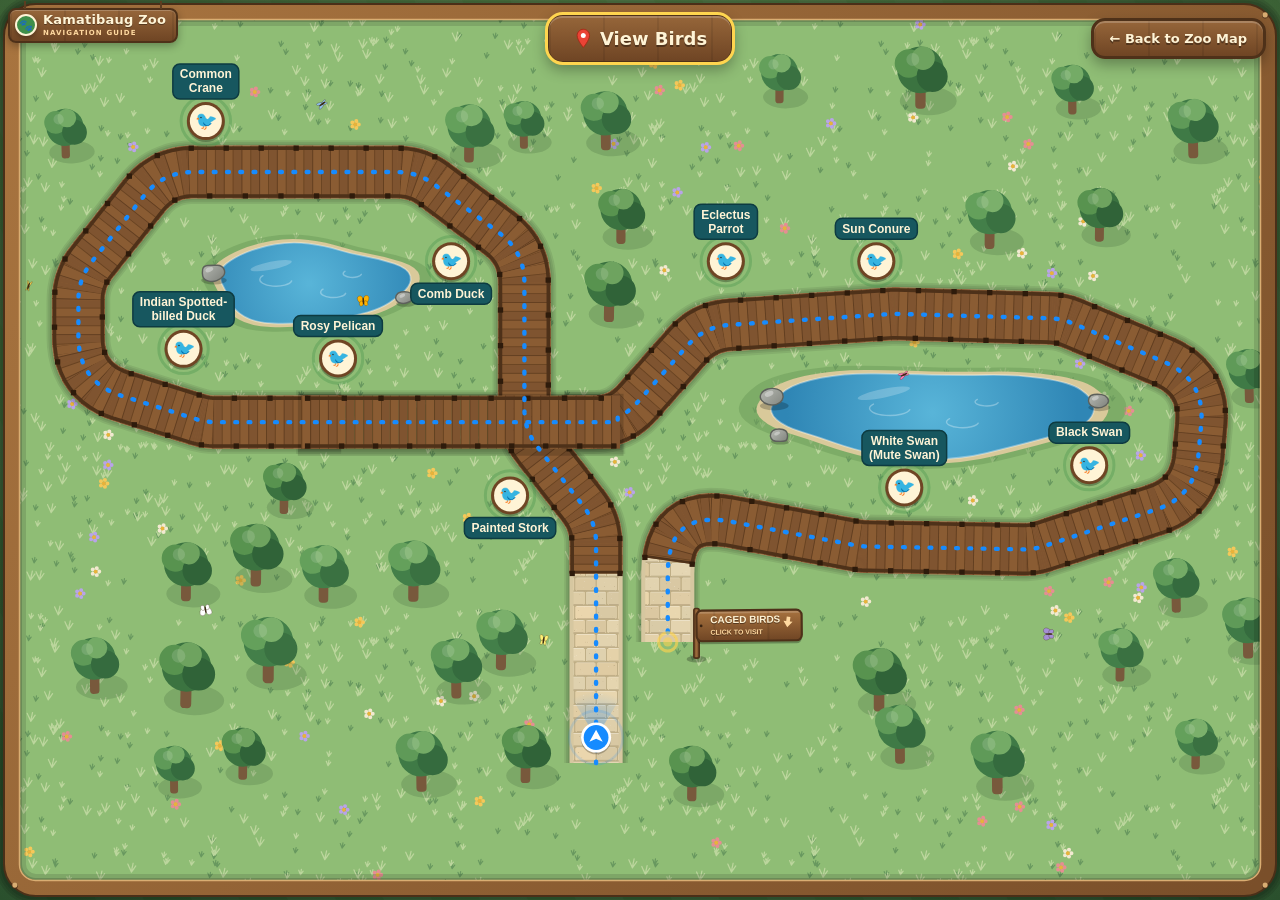
==== commit d1b35bc1: "Update website" ====
--- a/aviary.html
+++ b/aviary.html
@@ -5,8 +5,8 @@
     <meta name="viewport" content="width=device-width, initial-scale=1.0, viewport-fit=cover">
     <title>Aviary | Kamatibaug Zoo Navigation Guide</title>
     <!-- style.css gives the bird card and the "You reached ..." popup the same look as the main map -->
-    <link rel="stylesheet" href="style.css?v=5">
-    <link rel="stylesheet" href="aviary.css?v=5">
+    <link rel="stylesheet" href="style.css?v=6">
+    <link rel="stylesheet" href="aviary.css?v=6">
 </head>
 <body>
     <!-- The aviary map is drawn on this canvas by aviary.js (full screen, inside a wooden frame) -->
@@ -81,8 +81,8 @@
     </div>
 
     <!-- Order matters: data first, then the card, then the map -->
-    <script src="data/aviary-data.js?v=5"></script>
-    <script src="bird-card.js?v=5"></script>
-    <script src="aviary.js?v=5"></script>
+    <script src="data/aviary-data.js?v=6"></script>
+    <script src="bird-card.js?v=6"></script>
+    <script src="aviary.js?v=6"></script>
 </body>
 </html>
--- a/style.css
+++ b/style.css
@@ -1233,4 +1233,37 @@
     border-radius: 12px;
     box-shadow: 0 3px 0 rgba(0, 0, 0, 0.25);
 }
-.places-close:active { transform: translateY(2px); box-shadow: none; }+.places-close:active { transform: translateY(2px); box-shadow: none; }
+
+/* ---------- Title sign: ONE size on phones, on every page (visible, not too big) ---------- */
+@media (max-width: 600px), (max-height: 500px) {
+    html body .zoo-title {
+        top: calc(8px + env(safe-area-inset-top, 0px));
+        left: calc(8px + env(safe-area-inset-left, 0px));
+        gap: 6px;
+        width: max-content;
+        max-width: calc(100vw - 16px);
+        padding: 4px 10px 5px 6px;
+        border-width: 2px;
+        border-radius: 10px;
+    }
+    html body .zoo-title::before { left: 16px; top: -10px; height: 9px; }
+    html body .zoo-title::after  { right: 16px; top: -10px; height: 9px; }
+    html body .zoo-title-icon {
+        width: 26px;
+        height: 26px;
+        font-size: 13px;
+        border-width: 2px;
+    }
+    html body .zoo-title-text h1 {
+        font-size: 15px;
+        line-height: 1.1;
+        white-space: nowrap;
+    }
+    html body .zoo-title-text p {
+        margin-top: 2px;
+        font-size: 7.5px;
+        letter-spacing: 0.14em;
+        white-space: nowrap;
+    }
+}
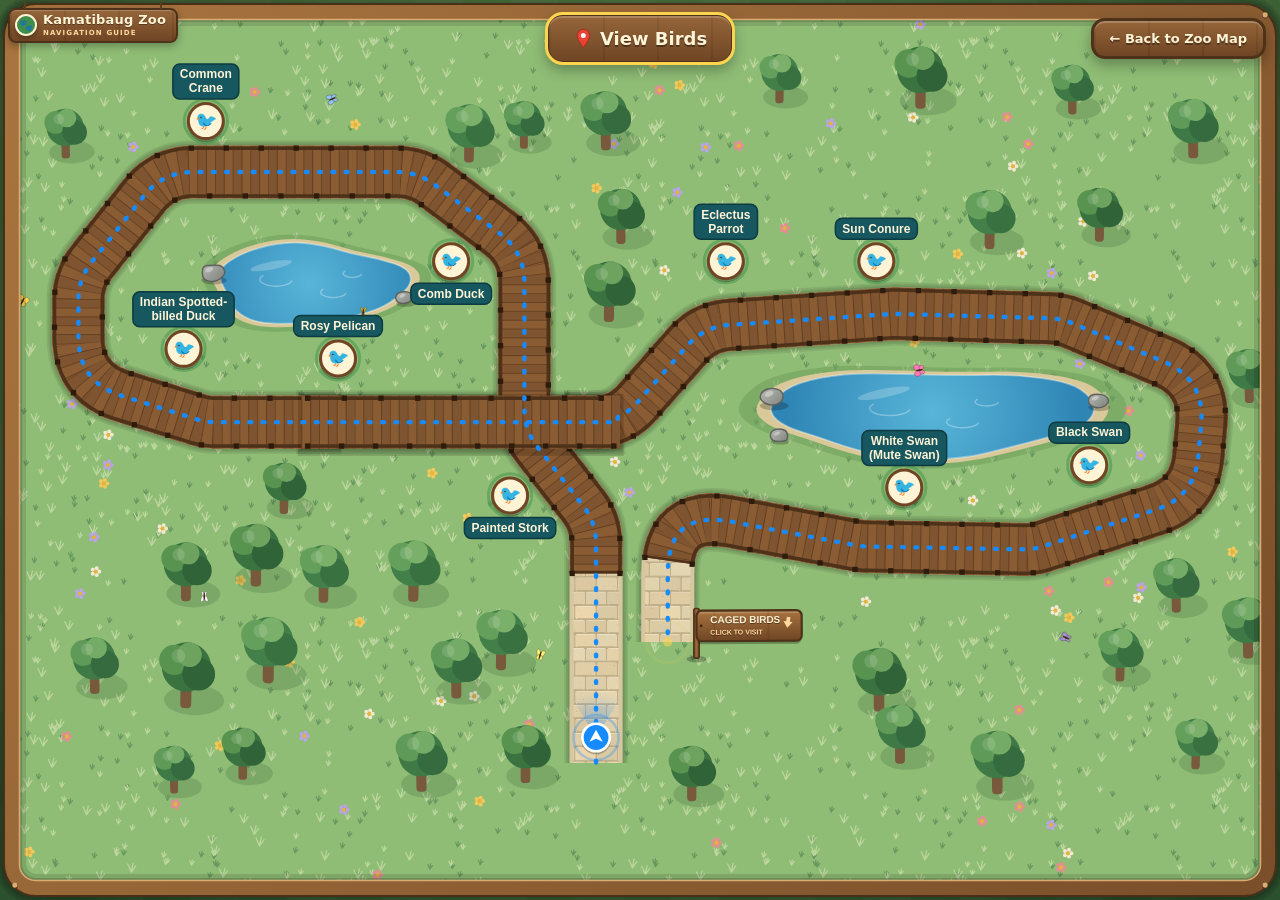
==== commit 4af92275: "Update website" ====
--- a/aviary.html
+++ b/aviary.html
@@ -5,8 +5,8 @@
     <meta name="viewport" content="width=device-width, initial-scale=1.0, viewport-fit=cover">
     <title>Aviary | Kamatibaug Zoo Navigation Guide</title>
     <!-- style.css gives the bird card and the "You reached ..." popup the same look as the main map -->
-    <link rel="stylesheet" href="style.css?v=6">
-    <link rel="stylesheet" href="aviary.css?v=6">
+    <link rel="stylesheet" href="style.css?v=7">
+    <link rel="stylesheet" href="aviary.css?v=7">
 </head>
 <body>
     <!-- The aviary map is drawn on this canvas by aviary.js (full screen, inside a wooden frame) -->
@@ -81,8 +81,8 @@
     </div>
 
     <!-- Order matters: data first, then the card, then the map -->
-    <script src="data/aviary-data.js?v=6"></script>
-    <script src="bird-card.js?v=6"></script>
-    <script src="aviary.js?v=6"></script>
+    <script src="data/aviary-data.js?v=7"></script>
+    <script src="bird-card.js?v=7"></script>
+    <script src="aviary.js?v=7"></script>
 </body>
 </html>
--- a/style.css
+++ b/style.css
@@ -1266,4 +1266,31 @@
         letter-spacing: 0.14em;
         white-space: nowrap;
     }
+}
+
+/* ---------- Phones: bigger, easier-to-read popup, buttons and title board (same on every page) ---------- */
+@media (max-width: 600px), (max-height: 500px) {
+    html body .arrival-popup {
+        gap: 10px;
+        padding: 10px 12px 10px 14px;
+        font-size: 16px;
+        border-width: 3px;
+        border-left-width: 8px;
+        border-radius: 16px;
+        max-width: calc(100vw - 16px);
+    }
+    html body .arrival-popup-icon { display: block; font-size: 24px; }
+    html body .arrival-popup button { padding: 10px 16px; font-size: 15px; border-radius: 12px; }
+
+    html body .places-toggle {
+        padding: 10px 18px;
+        font-size: 16px;
+        border-width: 3px;
+        border-radius: 14px;
+    }
+
+    html body .zoo-title { padding: 5px 12px 6px 7px; gap: 8px; border-radius: 11px; }
+    html body .zoo-title-icon { width: 32px; height: 32px; font-size: 16px; }
+    html body .zoo-title-text h1 { font-size: 18px; }
+    html body .zoo-title-text p { font-size: 8.5px; margin-top: 2px; }
 }
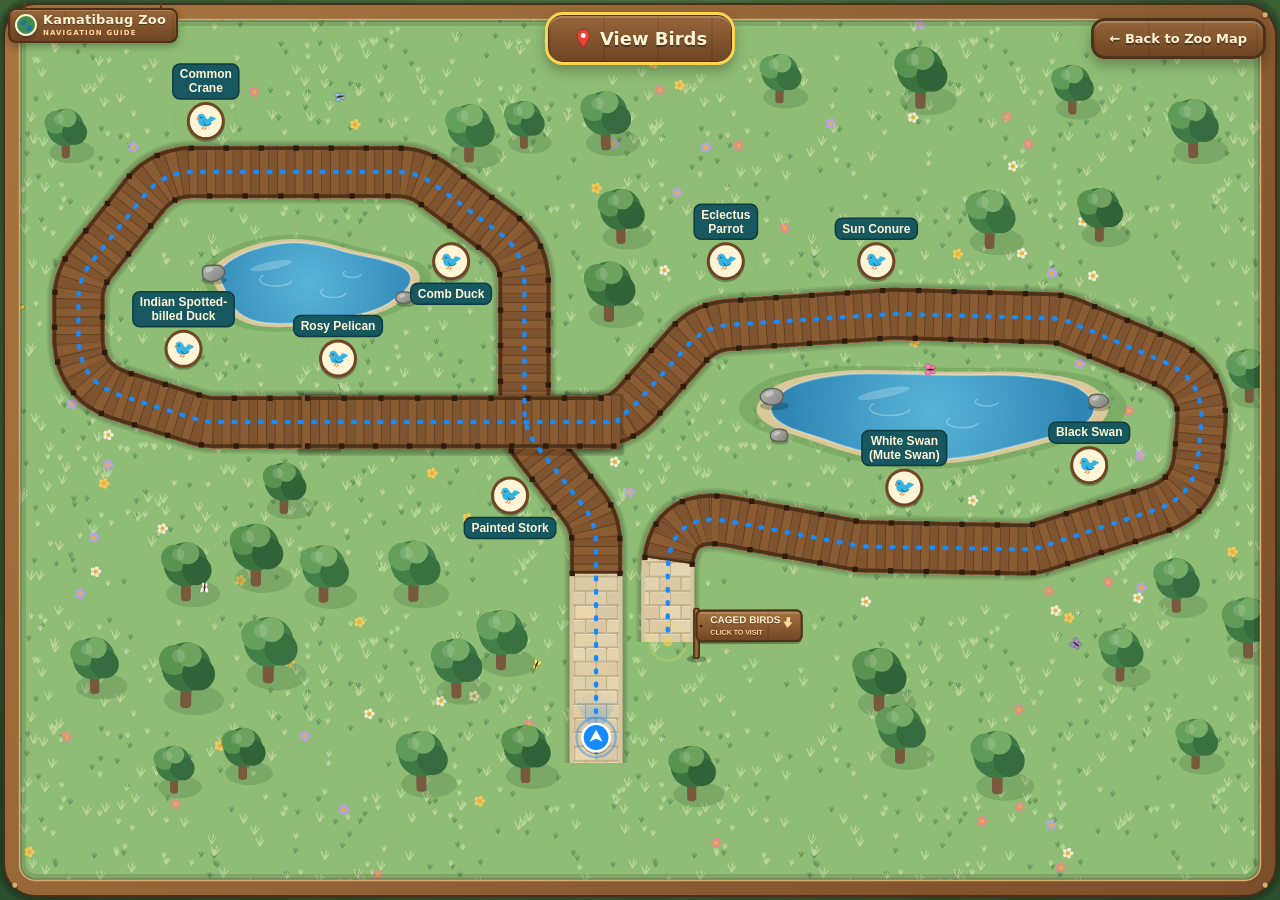
==== commit c2c34f14: "Update website" ====
--- a/aviary.html
+++ b/aviary.html
@@ -5,8 +5,8 @@
     <meta name="viewport" content="width=device-width, initial-scale=1.0, viewport-fit=cover">
     <title>Aviary | Kamatibaug Zoo Navigation Guide</title>
     <!-- style.css gives the bird card and the "You reached ..." popup the same look as the main map -->
-    <link rel="stylesheet" href="style.css?v=7">
-    <link rel="stylesheet" href="aviary.css?v=7">
+    <link rel="stylesheet" href="style.css?v=8">
+    <link rel="stylesheet" href="aviary.css?v=8">
 </head>
 <body>
     <!-- The aviary map is drawn on this canvas by aviary.js (full screen, inside a wooden frame) -->
@@ -81,8 +81,8 @@
     </div>
 
     <!-- Order matters: data first, then the card, then the map -->
-    <script src="data/aviary-data.js?v=7"></script>
-    <script src="bird-card.js?v=7"></script>
-    <script src="aviary.js?v=7"></script>
+    <script src="data/aviary-data.js?v=8"></script>
+    <script src="bird-card.js?v=8"></script>
+    <script src="aviary.js?v=8"></script>
 </body>
 </html>
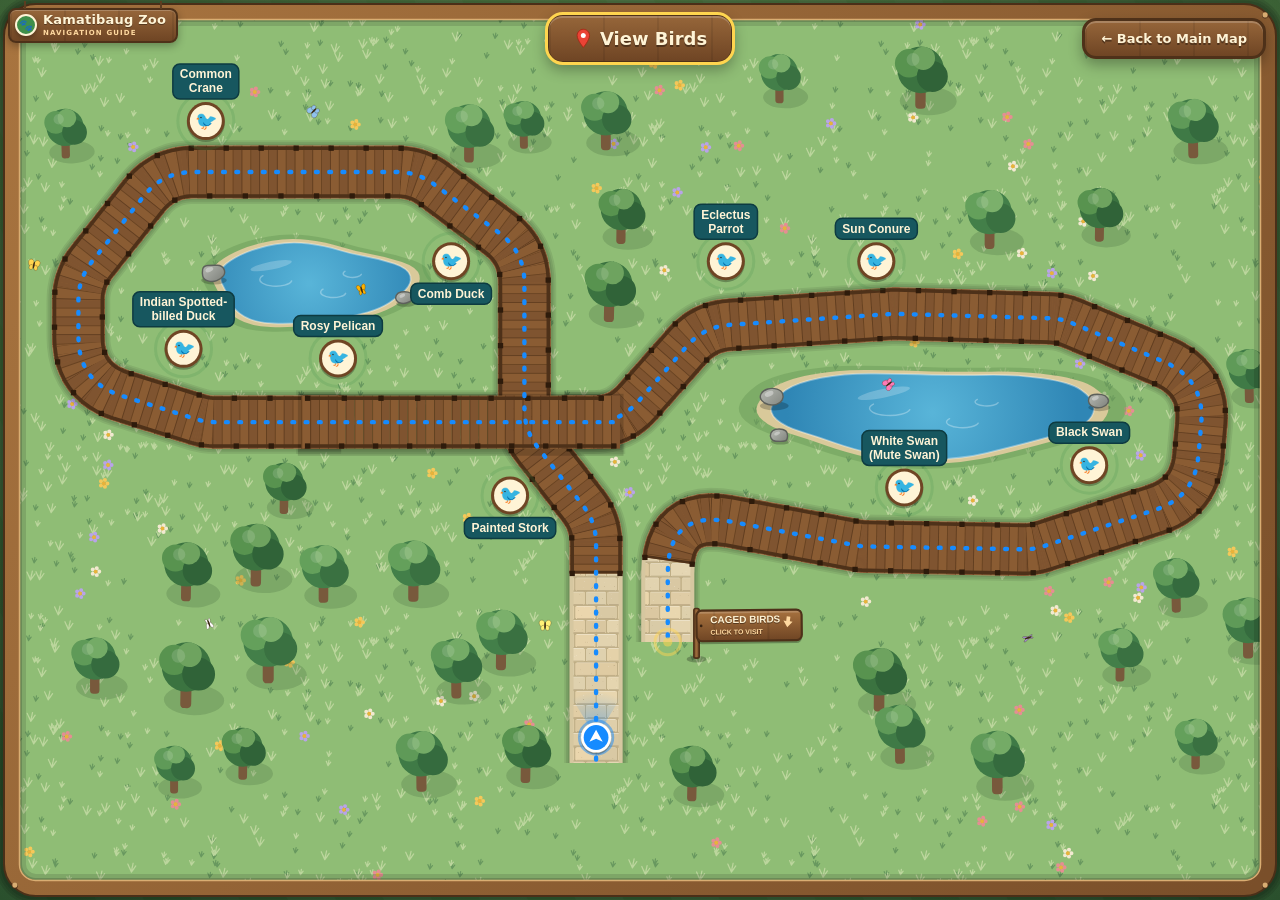
==== commit 9c37cb78: "Update website" ====
--- a/aviary.html
+++ b/aviary.html
@@ -5,8 +5,8 @@
     <meta name="viewport" content="width=device-width, initial-scale=1.0, viewport-fit=cover">
     <title>Aviary | Kamatibaug Zoo Navigation Guide</title>
     <!-- style.css gives the bird card and the "You reached ..." popup the same look as the main map -->
-    <link rel="stylesheet" href="style.css?v=8">
-    <link rel="stylesheet" href="aviary.css?v=8">
+    <link rel="stylesheet" href="style.css?v=9">
+    <link rel="stylesheet" href="aviary.css?v=9">
 </head>
 <body>
     <!-- The aviary map is drawn on this canvas by aviary.js (full screen, inside a wooden frame) -->
@@ -21,7 +21,7 @@
         </div>
     </header>
 
-    <a class="zoo-back" href="index.html?from=aviary">&larr; Back to Zoo Map</a>
+    <a class="zoo-back" href="index.html?from=aviary">&larr; Back to Main Map</a>
 
     <!-- Bird information card (hidden until "View Details" is pressed). Filled by bird-card.js -->
     <div class="card-overlay" id="placeCard" aria-hidden="true">
@@ -81,8 +81,8 @@
     </div>
 
     <!-- Order matters: data first, then the card, then the map -->
-    <script src="data/aviary-data.js?v=8"></script>
-    <script src="bird-card.js?v=8"></script>
-    <script src="aviary.js?v=8"></script>
+    <script src="data/aviary-data.js?v=9"></script>
+    <script src="bird-card.js?v=9"></script>
+    <script src="aviary.js?v=9"></script>
 </body>
 </html>
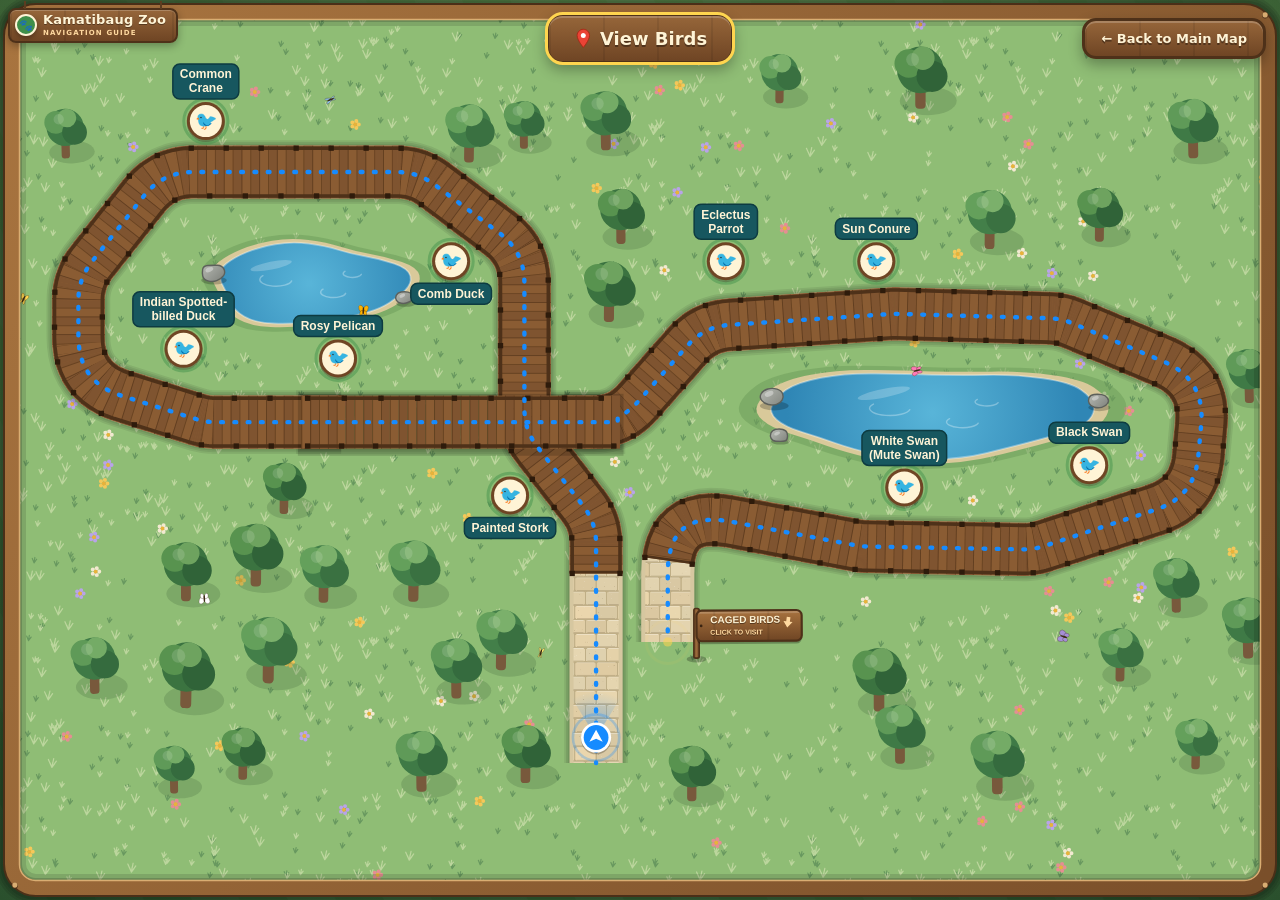
==== commit ee044c16: "Update website" ====
--- a/aviary.html
+++ b/aviary.html
@@ -5,8 +5,8 @@
     <meta name="viewport" content="width=device-width, initial-scale=1.0, viewport-fit=cover">
     <title>Aviary | Kamatibaug Zoo Navigation Guide</title>
     <!-- style.css gives the bird card and the "You reached ..." popup the same look as the main map -->
-    <link rel="stylesheet" href="style.css?v=9">
-    <link rel="stylesheet" href="aviary.css?v=9">
+    <link rel="stylesheet" href="style.css?v=10">
+    <link rel="stylesheet" href="aviary.css?v=10">
 </head>
 <body>
     <!-- The aviary map is drawn on this canvas by aviary.js (full screen, inside a wooden frame) -->
@@ -81,8 +81,8 @@
     </div>
 
     <!-- Order matters: data first, then the card, then the map -->
-    <script src="data/aviary-data.js?v=9"></script>
-    <script src="bird-card.js?v=9"></script>
-    <script src="aviary.js?v=9"></script>
+    <script src="data/aviary-data.js?v=10"></script>
+    <script src="bird-card.js?v=10"></script>
+    <script src="aviary.js?v=10"></script>
 </body>
 </html>
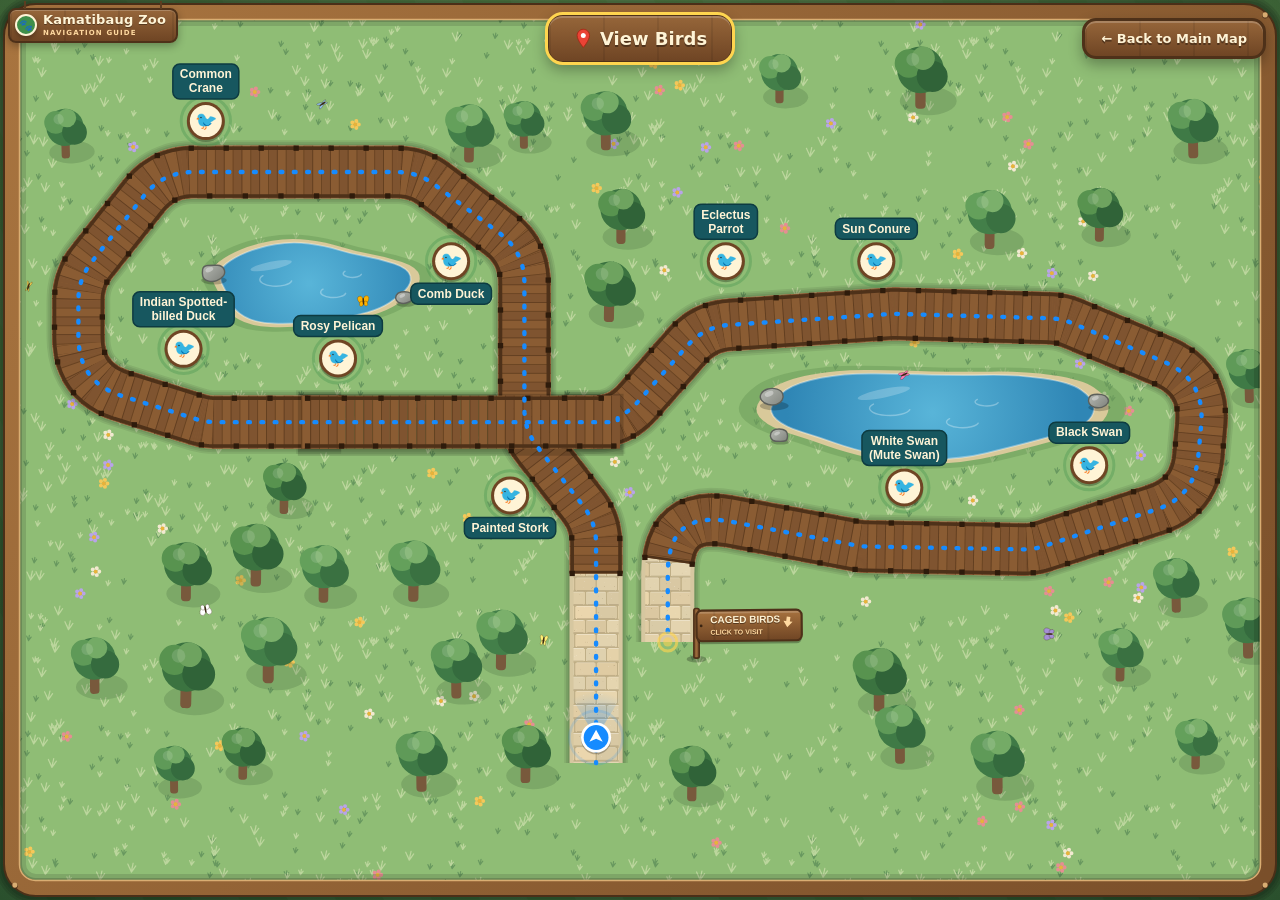
==== commit ed4ac6c7: "Update website" ====
--- a/aviary.html
+++ b/aviary.html
@@ -5,8 +5,8 @@
     <meta name="viewport" content="width=device-width, initial-scale=1.0, viewport-fit=cover">
     <title>Aviary | Kamatibaug Zoo Navigation Guide</title>
     <!-- style.css gives the bird card and the "You reached ..." popup the same look as the main map -->
-    <link rel="stylesheet" href="style.css?v=10">
-    <link rel="stylesheet" href="aviary.css?v=10">
+    <link rel="stylesheet" href="style.css?v=11">
+    <link rel="stylesheet" href="aviary.css?v=11">
 </head>
 <body>
     <!-- The aviary map is drawn on this canvas by aviary.js (full screen, inside a wooden frame) -->
@@ -81,8 +81,8 @@
     </div>
 
     <!-- Order matters: data first, then the card, then the map -->
-    <script src="data/aviary-data.js?v=10"></script>
-    <script src="bird-card.js?v=10"></script>
-    <script src="aviary.js?v=10"></script>
+    <script src="data/aviary-data.js?v=11"></script>
+    <script src="bird-card.js?v=11"></script>
+    <script src="aviary.js?v=11"></script>
 </body>
 </html>
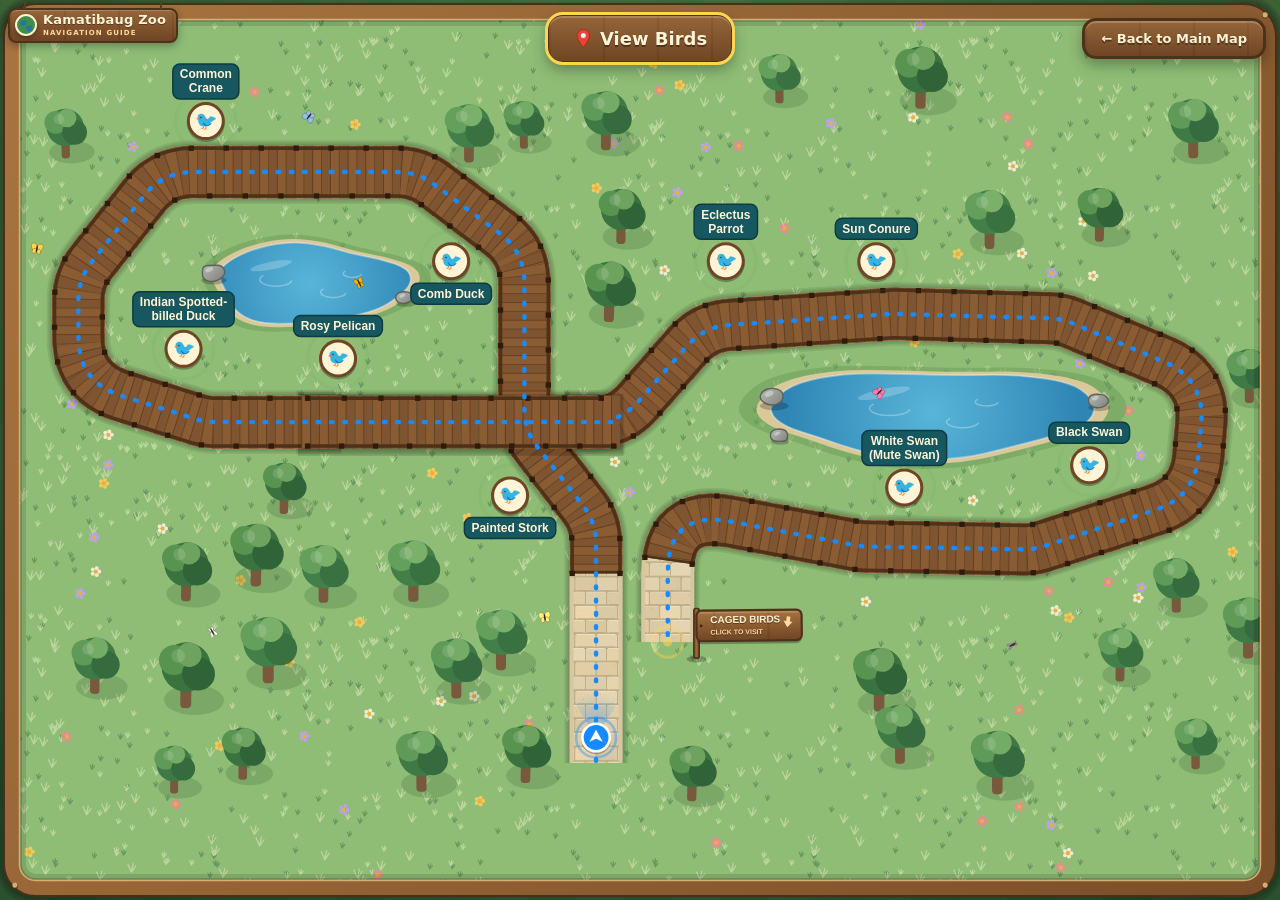
==== commit 79542a08: "Update website" ====
--- a/aviary.html
+++ b/aviary.html
@@ -7,6 +7,14 @@
     <!-- style.css gives the bird card and the "You reached ..." popup the same look as the main map -->
     <link rel="stylesheet" href="style.css?v=11">
     <link rel="stylesheet" href="aviary.css?v=11">
+
+    <!-- Vercel Web Analytics -->
+    <script>
+        window.va = window.va || function () {
+            (window.vaq = window.vaq || []).push(arguments);
+        };
+    </script>
+    <script defer src="/_vercel/insights/script.js"></script>
 </head>
 <body>
     <!-- The aviary map is drawn on this canvas by aviary.js (full screen, inside a wooden frame) -->
